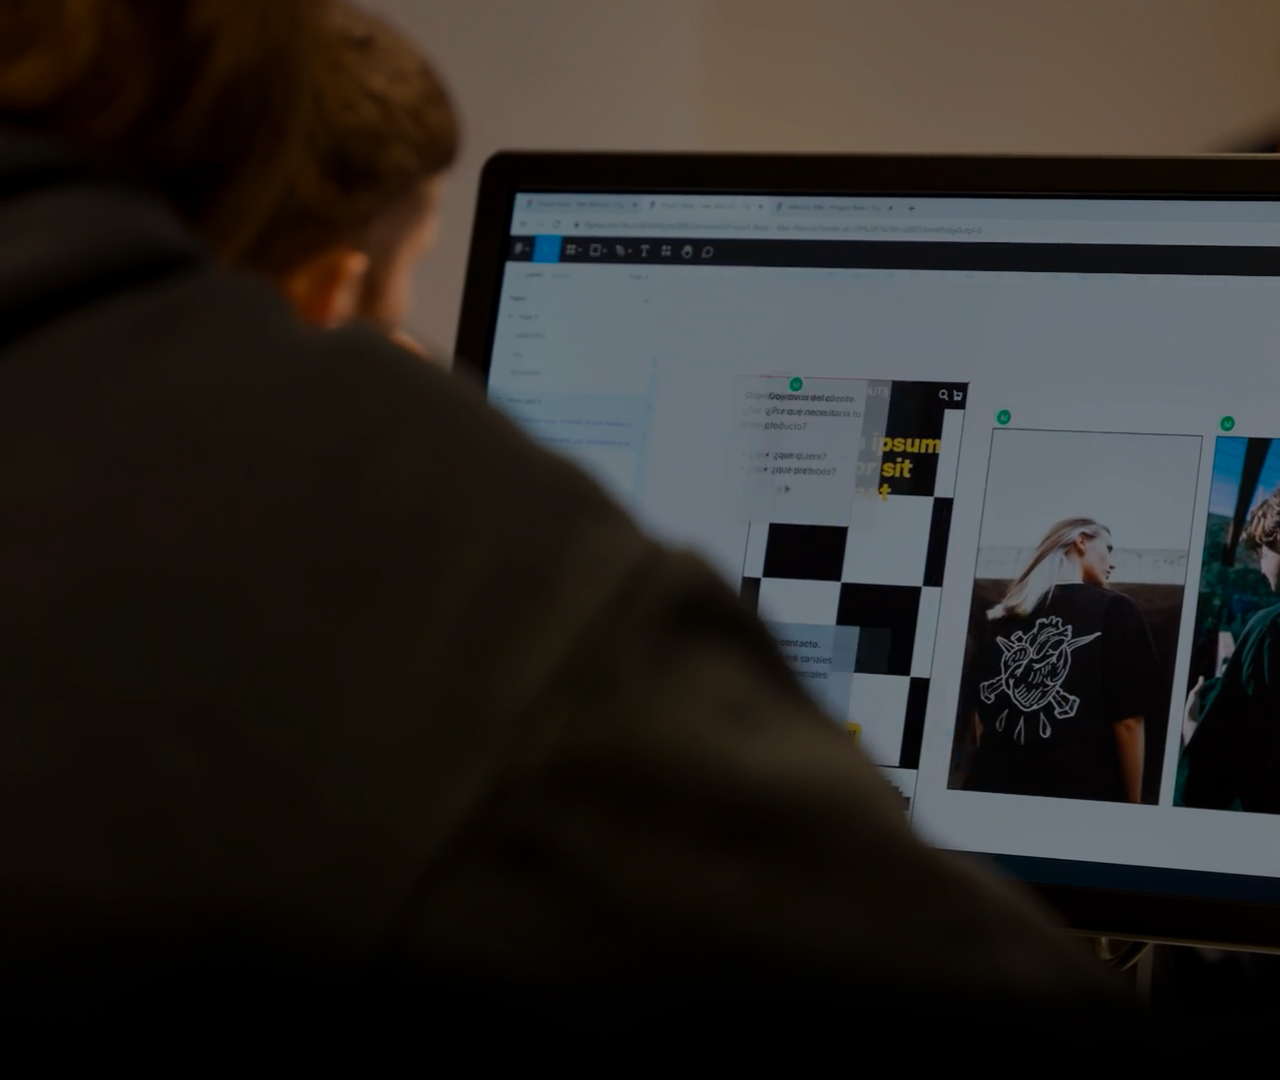
==== idex.html @ 6b257f7b "a" ====
<!DOCTYPE html>
<html lang="en">
<head>
    <meta charset="UTF-8">
    <meta name="viewport" content="width=device-width, initial-scale=1.0">
    <title>Document</title>
    <link href="./style.css" rel="stylesheet">
</head>
<body>
    <header>
        
    </header>
    <main>
        <div class="contenedor">
    
            <h2 class="texto">
            Postrgrado especializado en UX/UI Y front-end
            </h2>
            <h1 class="texto">
            Trabaja como UX/UI y Front-end Deveolper
            </h1>
            <h2 class="texto">
            Aprende desde cero todo lo que necesitas para convertirte en el perfil digital más demandado en el mercado
            </h2>
            <img src="./img/test-landing-id3 1.jpg" alt="imagen fondo esat">
    </div>
    </main>
</body>
</html>
---- style.css ----
img {   
position: absolute;
width: 1920px;
height: 1080px;
left: 0px;
top: 0px;
background: linear-gradient(0deg, rgba(0, 0, 0, 0.45), rgba(0, 0, 0, 0.45))
};

h1 {
    position: absolute;
    color: white;
}
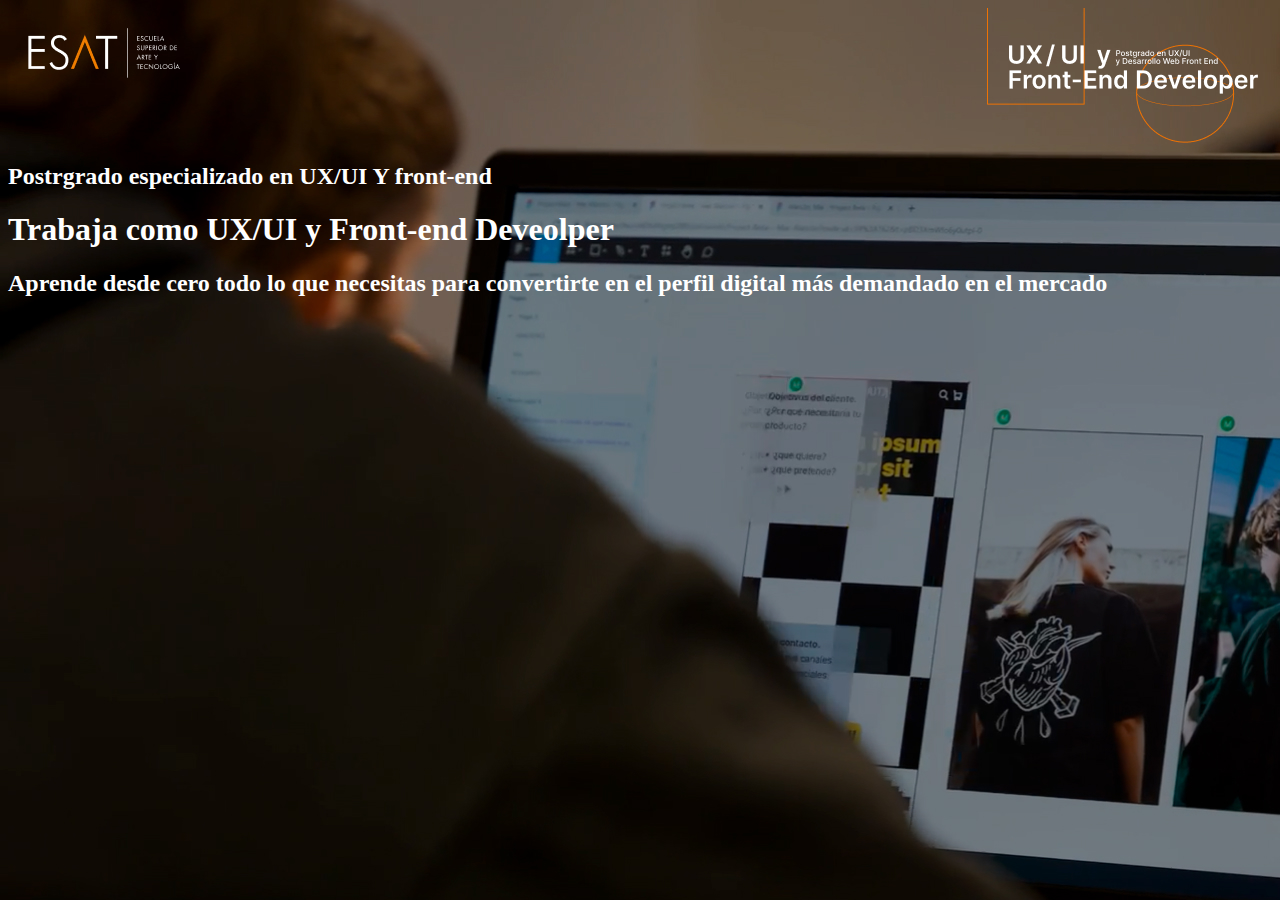
==== commit 833696df: "execrise landing esat" ====
--- a/idex.html
+++ b/idex.html
@@ -7,7 +7,10 @@
     <link href="./style.css" rel="stylesheet">
 </head>
 <body>
-    <header>
+    <header class="header">
+        
+            <img class="logo-esat" src="./img/Logo-ESAT-white-Orange.png" alt="logo esat">
+            <img class="logo" src="./img/id3-brand-white-metro-withoutlogo-ajust.png" alt=" logo esat">
         
     </header>
     <main>
@@ -17,12 +20,12 @@
             Postrgrado especializado en UX/UI Y front-end
             </h2>
             <h1 class="texto">
-            Trabaja como UX/UI y Front-end Deveolper
+            Trabaja como UX/UI y Front-end Deveolper 
             </h1>
             <h2 class="texto">
             Aprende desde cero todo lo que necesitas para convertirte en el perfil digital más demandado en el mercado
             </h2>
-            <img src="./img/test-landing-id3 1.jpg" alt="imagen fondo esat">
+            
     </div>
     </main>
 </body>
--- a/style.css
+++ b/style.css
@@ -1,16 +1,31 @@
+body {
+    background-image: url(./img/test-landing-id3\ 1.jpg);
+    position: absolute;  
+    width: 100%;
+}
 
-img {   
-position: absolute;
-width: 1920px;
-height: 1080px;
-left: 0px;
-top: 0px;
-background: linear-gradient(0deg, rgba(0, 0, 0, 0.45), rgba(0, 0, 0, 0.45))
-};
+main {
+    
+}
 
-h1 {
-    position: absolute;
+.header { 
+    display: flex;
+    justify-content: space-between;
+     
+}
+
+.texto {
     color: white;
+}
+
+.logo-esat {
+    height: 50px; 
+    margin-top: 20px;   
+    margin-left: 20px;
+}
+
+.logo {
+    margin-right: 30px;
 }
 
 
@@ -18,3 +33,17 @@
 
 
 
+
+
+
+
+
+
+
+
+
+
+
+
+
+
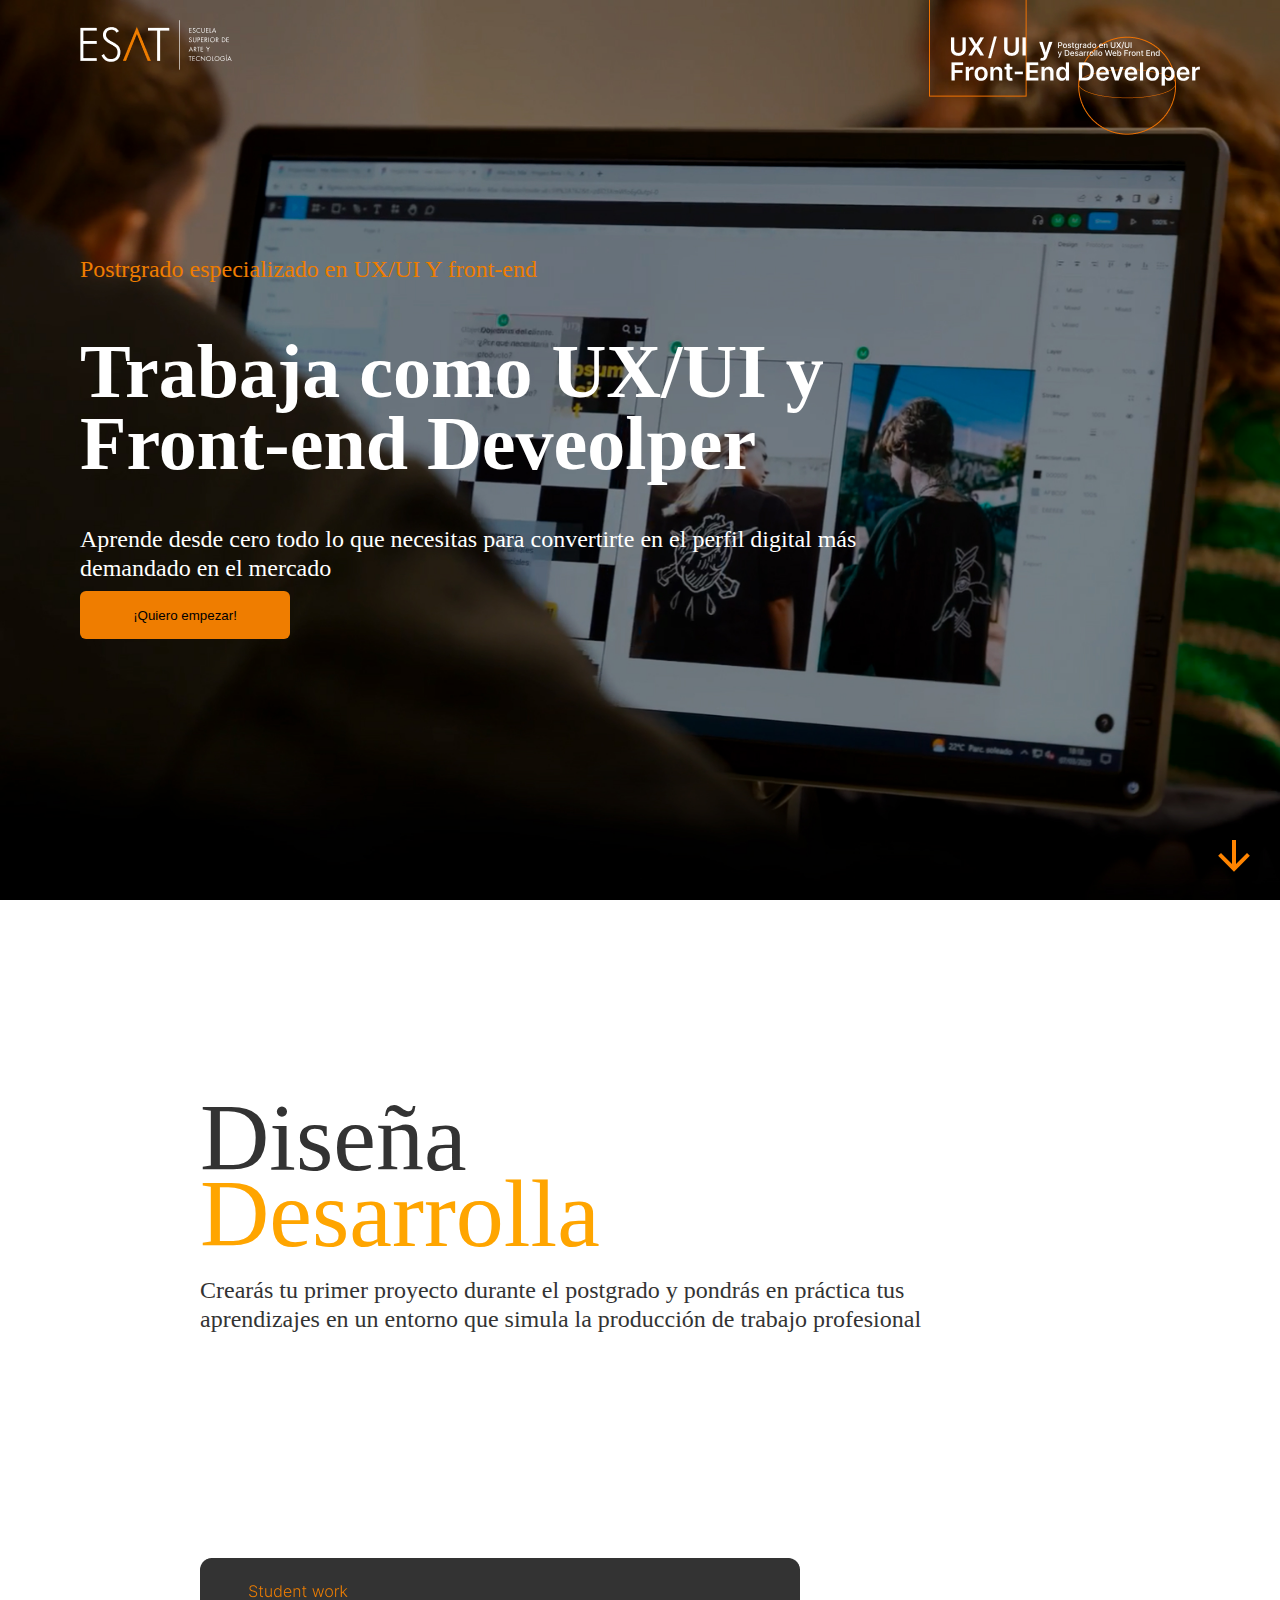
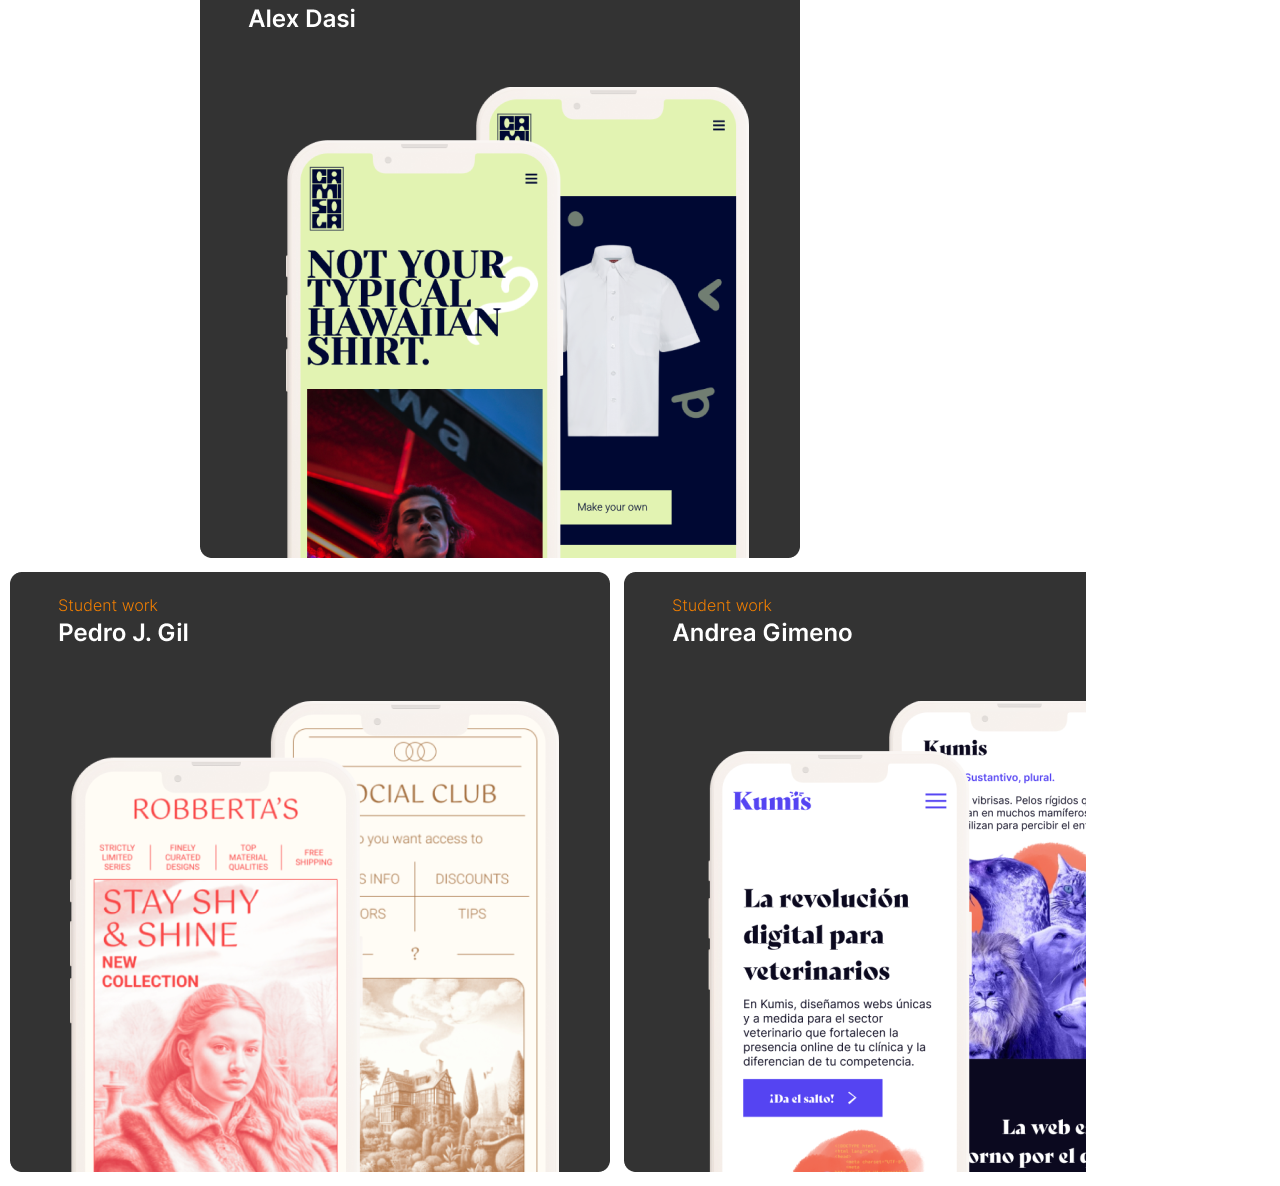
==== commit 3b7a43d1: "exercises landing esat" ====
--- a/idex.html
+++ b/idex.html
@@ -7,26 +7,39 @@
     <link href="./style.css" rel="stylesheet">
 </head>
 <body>
-    <header class="header">
+    <header>
+        <nav>
+            <img class="logo" src="./img/Logo-ESAT-white-Orange.png" alt=" logo esat">
+            <img class="logo-esat" src="./img/id3-brand-white-metro-withoutlogo-ajust.png" alt="logo esat">
+        </nav>
+        <img id="fondo" src="./img/test-landing-id3 1.jpg" alt="imagen de fondo"> 
+        <div class="contenedor">
+            <h1 class="text1">
+                Postrgrado especializado en UX/UI Y front-end
+            </h1>
+            <h2 class="text2">
+                Trabaja como UX/UI y Front-end Deveolper 
+            </h2>
+            <h2 class="text3">
+                Aprende desde cero todo lo que necesitas para convertirte en el perfil digital más demandado en el mercado
+            </h2>   
+            <button class="boton">¡Quiero empezar!</button>      
+        </div>
+        <button class="arrow"> <img src="./img/arrow-down.svg" alt="arrow"></button> 
+    </header>
+    <section>
+        <div class="contenedor-title">
+            <span class="title1">Diseña<br></span>
+            <span class="title2">Desarrolla</span>
+            <p class="explicacion">Crearás tu primer proyecto durante el postgrado y pondrás en práctica tus <br> aprendizajes en un entorno que simula la producción de trabajo profesional</p>
+        </div>
+        <div class="images">
+            <img class="imagen-title1" src="./img/card.png" alt="imagen Alex">
+            <img class="imagen-title2" src="./img/card (1).png" alt="imagen Pedro J Gil">
+            <img class="imagen-title3" src="./img/card (2).png" alt="imagen Andrea Gimeno">
+        </div>
         
-            <img class="logo-esat" src="./img/Logo-ESAT-white-Orange.png" alt="logo esat">
-            <img class="logo" src="./img/id3-brand-white-metro-withoutlogo-ajust.png" alt=" logo esat">
         
-    </header>
-    <main>
-        <div class="contenedor">
-    
-            <h2 class="texto">
-            Postrgrado especializado en UX/UI Y front-end
-            </h2>
-            <h1 class="texto">
-            Trabaja como UX/UI y Front-end Deveolper 
-            </h1>
-            <h2 class="texto">
-            Aprende desde cero todo lo que necesitas para convertirte en el perfil digital más demandado en el mercado
-            </h2>
-            
-    </div>
-    </main>
+    </section>
 </body>
 </html>--- a/style.css
+++ b/style.css
@@ -1,31 +1,155 @@
 body {
-    background-image: url(./img/test-landing-id3\ 1.jpg);
-    position: absolute;  
-    width: 100%;
+    margin: 0;
 }
 
-main {
-    
+header {
+    height: 100vh;
+    width: 100%;
+    position: relative;
 }
 
-.header { 
+
+nav {
     display: flex;
     justify-content: space-between;
-     
 }
 
-.texto {
-    color: white;
+#fondo {
+   height: 100%;
+   width: 100%;
+   position: absolute;
+   top: 0;
+   left: 0;
+   z-index: -100;
+   object-fit: cover; 
+   object-position: center; 
+}
+
+.logo {
+    height: 50px;
+    margin-left: 80px;
+    margin-top: 20px;
 }
 
 .logo-esat {
-    height: 50px; 
-    margin-top: 20px;   
-    margin-left: 20px;
+    margin-right: 80px;
 }
 
-.logo {
-    margin-right: 30px;
+
+.contenedor{
+    margin-top:120px;
+    margin-left: 80px;
+    gap: 1px;
+}
+
+.text1{
+    width: 817px;
+    height: 17px;
+    font-family: 'Inter';
+    font-style: normal;
+    font-weight: 300;
+    font-size: 24px;
+    line-height: 29px;
+    color: #EF7D00;
+}
+
+.text2{   
+    width: 817px;
+    height: 127px;
+    font-family: 'Inter';
+    font-style: normal;
+    font-weight: 700;
+    font-size: 76px;
+    line-height: 72px;
+    color: #FFFFFF;
+ }
+
+ .text3 {
+    width: 817px;
+    height: 46px;
+    font-family: 'Inter';
+    font-style: normal;
+    font-weight: 300;
+    font-size: 24px;
+    line-height: 29px;
+    color: #FFFFFF;
+ }
+ 
+ .boton {
+    display: flex;
+    flex-direction: row;
+    justify-content: center;
+    align-items: center;
+    padding: 12px 24px;
+    gap: 10px;
+    width: 210px;
+    height: 48px;
+    background: #EF7D00;
+    border-radius: 6px;
+    border: none;
+    }
+
+.arrow {
+    position: absolute;
+    bottom: 16px;
+    right: 16px;
+    background-color: transparent;
+    border: none;
+}
+
+.title1 {
+    width: 459px;
+    height: 152px;
+    font-family: 'SF Pro Text';
+    font-style: normal;
+    font-weight: 400;
+    font-size: 96px;
+    line-height: 76px;
+    color: #333333;   
+}
+
+.title2 {
+    width: 459px;
+    height: 152px;
+    font-family: 'SF Pro Text';
+    font-style: normal;
+    font-weight: 400;
+    font-size: 96px;
+    line-height: 76px;
+    color: orange
+}
+
+.explicacion{
+    width: 914px;
+    height: 58px;
+    font-family: 'Inter';
+    font-style: normal;
+    font-weight: 400;
+    font-size: 24px;
+    line-height: 29px;
+    color: #333333;
+}
+
+.contenedor-title {
+    padding: 200px;
+}
+
+.imagen-title1 {
+    max-width: 600px;
+    max-height: 600px;
+    padding: 0px 0px 10px 200px;
+} 
+
+.imagen-title2 {
+    max-width: 600px;
+    max-height: 600px;
+    padding: 0px 0px 10px 10px;
+}
+
+.imagen-title3 {
+    max-width: 600px;
+    max-height: 600px;
+    padding: 0px 0px 10px 10px;
 }
 
 
@@ -47,3 +171,9 @@
 
 
 
+
+
+
+
+
+
